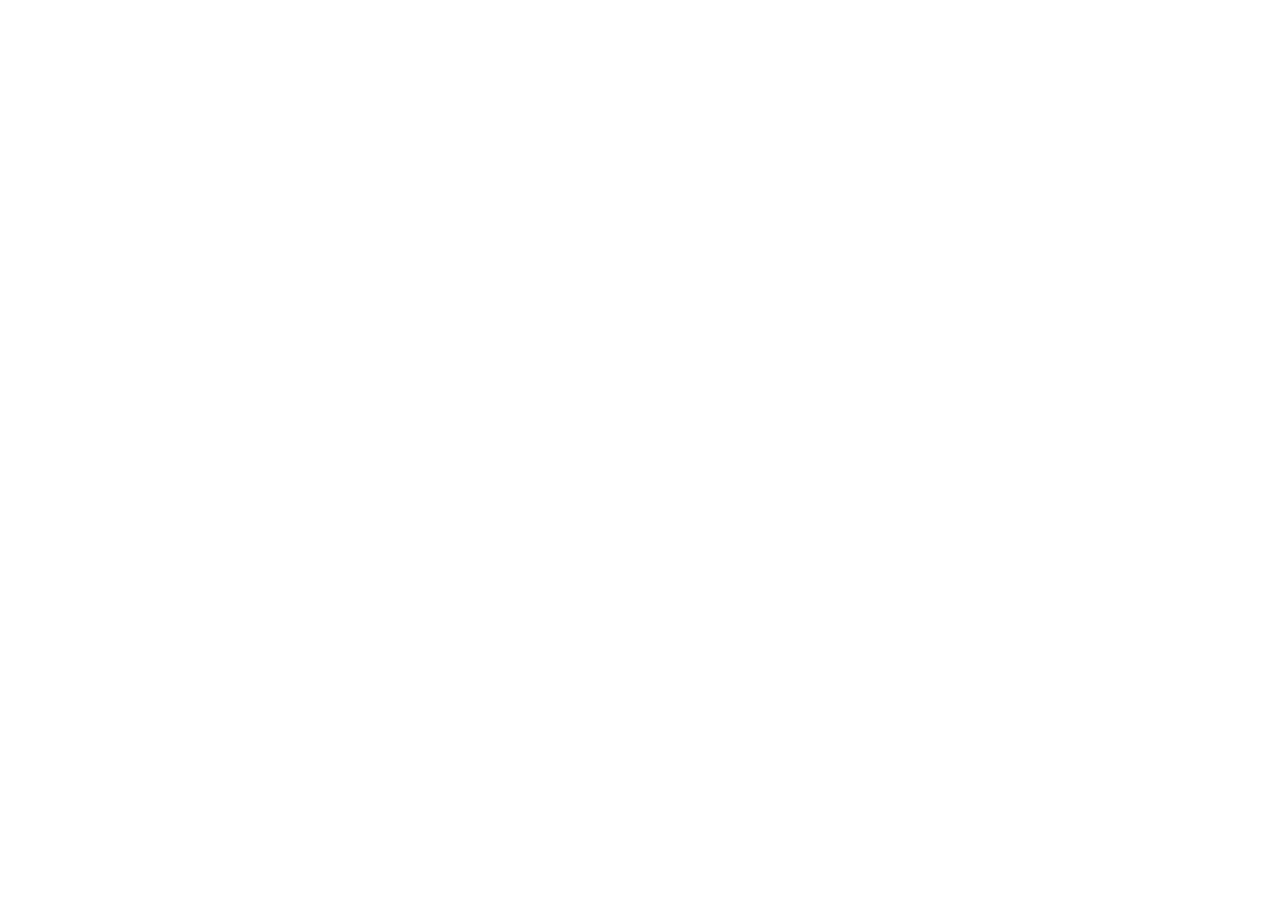
==== code/index.html @ 2420fcb6 "add images" ====
<!DOCTYPE html>
<html lang="en">

<head>
  <meta charset="UTF-8">
  <meta http-equiv="X-UA-Compatible" content="IE=edge">
  <meta name="viewport" content="width=device-width, initial-scale=1.0">
  <title>Web protfolio</title>
</head>

<body>

</body>

</html>
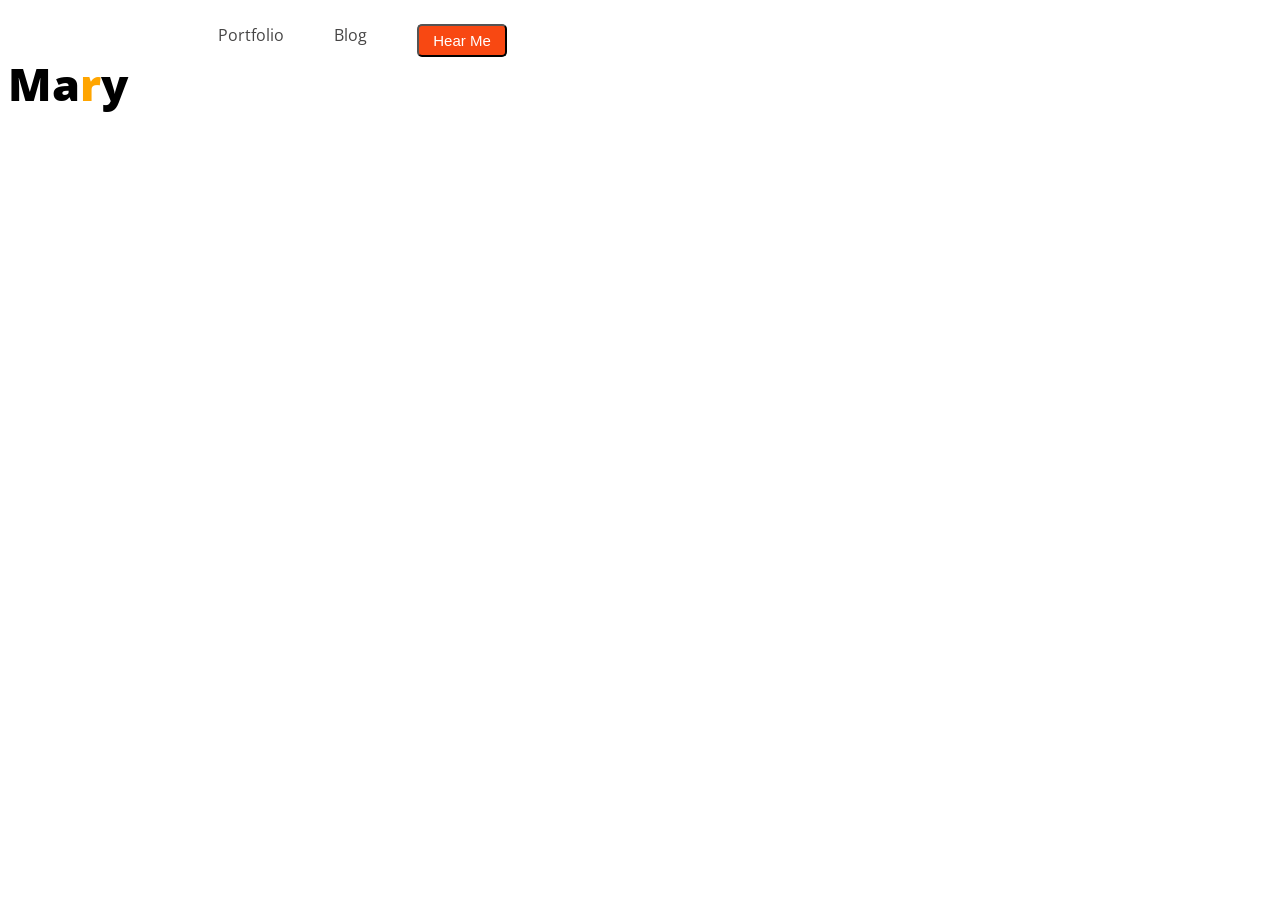
==== commit 5d099290: "add css" ====
--- a/code/index.html
+++ b/code/index.html
@@ -6,9 +6,26 @@
   <meta http-equiv="X-UA-Compatible" content="IE=edge">
   <meta name="viewport" content="width=device-width, initial-scale=1.0">
   <title>Web protfolio</title>
+  <link rel="preconnect" href="https://fonts.googleapis.com">
+  <link rel="preconnect" href="https://fonts.gstatic.com" crossorigin>
+  <link href="https://fonts.googleapis.com/css2?family=Open+Sans:wght@800&display=swap" rel="stylesheet">
+  <link rel="stylesheet" href="/code/portfolio.css">
 </head>
 
 <body>
+  <header>
+    <!-- This is a navbar section -->
+    <nav>
+      <h3 class="head-title">Ma<span class="orange-color">r</span>y</h3>
+      <ul>
+        <li><a href="">Portfolio</a></li>
+        <li><a href="">Blog</a></li>
+        <li><button class="main-btn">Hear Me</button></li>
+      </ul>
+    </nav>
+  </header>
+  <main></main>
+  <footer></footer>
 
 </body>
 
--- a/code/portfolio.css
+++ b/code/portfolio.css
@@ -0,0 +1,38 @@
+/* common shared style */
+body {
+  font-family: 'Open Sans', sans-serif;
+}
+nav {
+  display: flex;
+}
+.head-title {
+  font-size: 45px;
+  font-weight: 800;
+}
+.orange-color {
+  color: orange;
+}
+nav ul {
+  display: flex;
+}
+nav li {
+  list-style: none;
+  margin-left: 50px;
+}
+nav a {
+  text-decoration: none;
+  color: rgb(70, 69, 69);
+}
+.main-btn {
+  width: 90px;
+  height: 33px;
+  background-color: rgba(248, 63, 7, 0.952);
+  border-radius: 5px;
+  font-size: 15px;
+  color: white;
+}
+.main-btn:hover {
+  background-color: red;
+  font-weight: bold;
+  transition: 0.5s;
+}
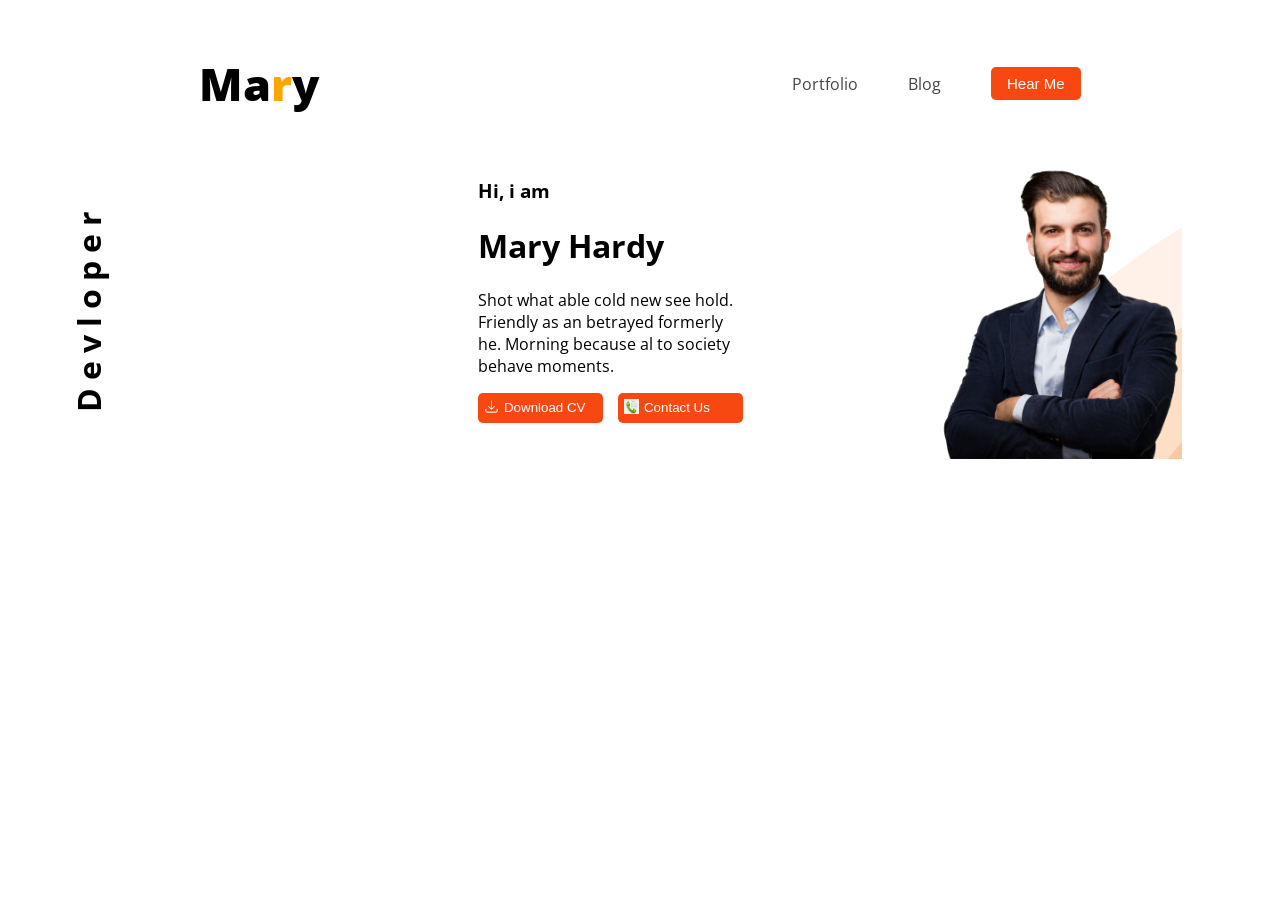
==== commit bf903948: "add css" ====
--- a/code/index.html
+++ b/code/index.html
@@ -23,6 +23,28 @@
         <li><button class="main-btn">Hear Me</button></li>
       </ul>
     </nav>
+    <!-- This is banner section -->
+    <div class="banner">
+      <h1 class="Dev-hedding">D e v l o p e r</h1>
+      <div>
+        <h3>Hi, i am</h3>
+        <h1>Mary Hardy</h1>
+        <p class="banner-text">Shot what able cold new see hold.<br>Friendly as an betrayed formerly<br>he. Morning
+          because al to society<br>
+          behave
+          moments.</p>
+        <div class="btn-flex"><button class="banner-btn"><img class="icon" src="/images/icons/Frame.png"
+              alt="icon">Download
+            CV</button>
+          <button class="banner-btn btn-contact"><img class="icon contact" src="/images/icons/contact-icon.png"
+              alt="contact-icon" class="icon">Contact
+            Us</button>
+        </div>
+      </div>
+      <div><img class="hardy-img" src="/images/hardy.png" alt="">
+      </div>
+
+    </div>
   </header>
   <main></main>
   <footer></footer>
--- a/code/portfolio.css
+++ b/code/portfolio.css
@@ -4,6 +4,7 @@
 }
 nav {
   display: flex;
+  justify-content: space-around;
 }
 .head-title {
   font-size: 45px;
@@ -14,6 +15,7 @@
 }
 nav ul {
   display: flex;
+  align-items: center;
 }
 nav li {
   list-style: none;
@@ -30,9 +32,55 @@
   border-radius: 5px;
   font-size: 15px;
   color: white;
+  border: 0;
 }
 .main-btn:hover {
   background-color: red;
   font-weight: bold;
   transition: 0.5s;
 }
+/* the banner section editing part */
+
+.banner-btn {
+  width: 125px;
+  border: none;
+  border-radius: 5px;
+  height: 30px;
+  background-color: rgb(248, 63, 7, 0.952);
+  color: white;
+  display: flex;
+  align-items: center;
+}
+
+.banner-btn:hover {
+  font-weight: bold;
+  background-color: red;
+  transition: 0.5s;
+}
+.icon {
+  height: 15px;
+  width: 15px;
+  color: black;
+  margin-right: 5px;
+  padding-bottom: 2px;
+}
+.btn-flex {
+  display: flex;
+}
+.btn-contact {
+  margin-left: 15px;
+  padding-right: 0px;
+}
+
+.hardy-img {
+  width: 260px;
+  height: 300px;
+  background-image: url(/images/header_bg.png);
+}
+.banner {
+  display: flex;
+  justify-content: space-around;
+}
+.Dev-hedding {
+  transform: rotate(-90deg);
+}
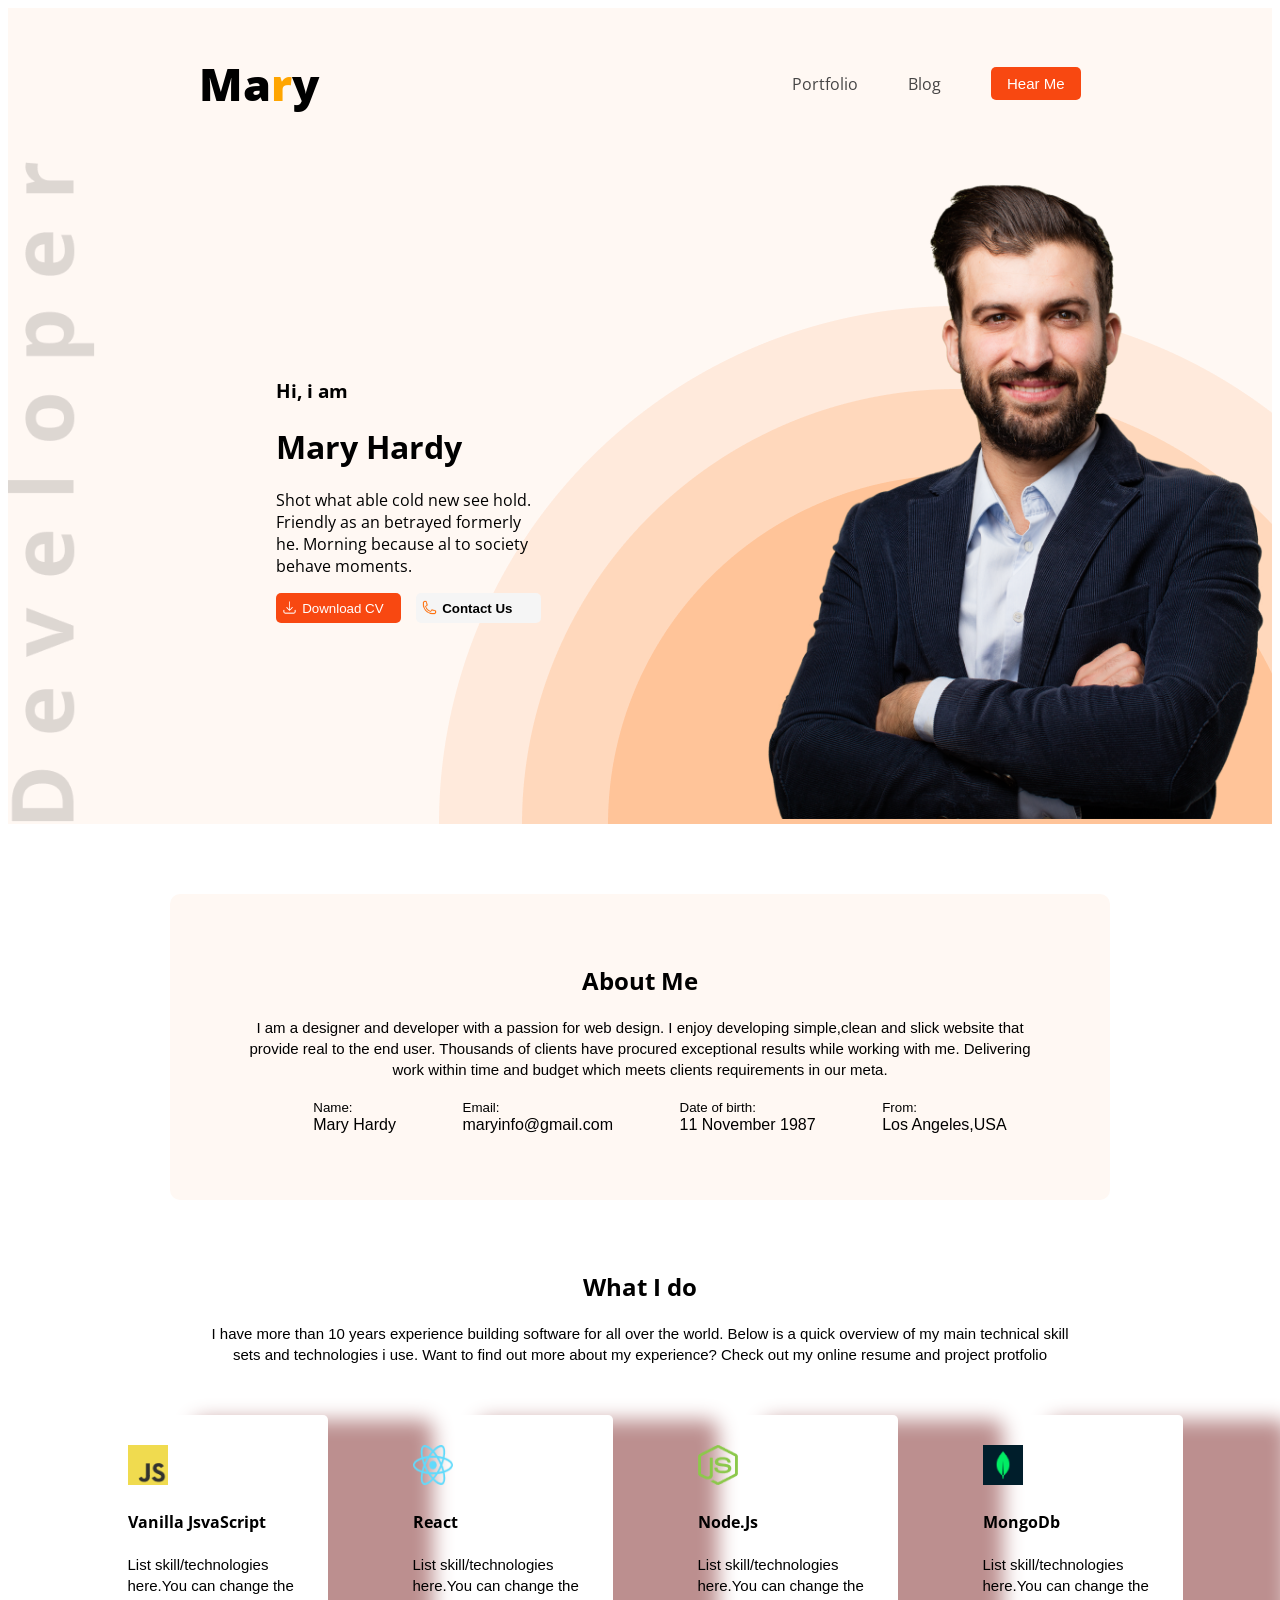
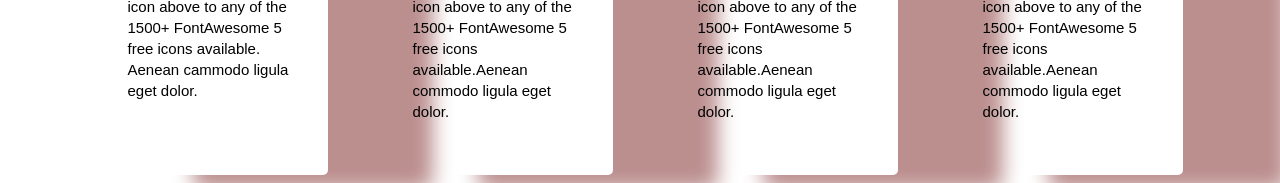
==== commit 820e36b3: "add css" ====
--- a/code/index.html
+++ b/code/index.html
@@ -25,7 +25,7 @@
     </nav>
     <!-- This is banner section -->
     <div class="banner">
-      <h1 class="Dev-hedding">D e v l o p e r</h1>
+      <img class="dev-img" src="/images/developer.png" alt="">
       <div>
         <h3>Hi, i am</h3>
         <h1>Mary Hardy</h1>
@@ -36,17 +36,68 @@
         <div class="btn-flex"><button class="banner-btn"><img class="icon" src="/images/icons/Frame.png"
               alt="icon">Download
             CV</button>
-          <button class="banner-btn btn-contact"><img class="icon contact" src="/images/icons/contact-icon.png"
+          <button class="banner-btn btn-contact"><img class="icon contact" src="/images/icons/contact.png"
               alt="contact-icon" class="icon">Contact
             Us</button>
         </div>
       </div>
       <div><img class="hardy-img" src="/images/hardy.png" alt="">
+  </header>
+  <main>
+    <section class="section-header">
+      <h2 class="section-title">About Me</h3>
+        <p class="section-description"> <small>I am a designer and developer with a passion for web design. I enjoy
+            developing
+            simple,clean and slick website that provide real to the end user. Thousands of clients have procured
+            exceptional
+            results while working with me. Delivering work within time and budget which meets clients requirements in
+            our
+            meta.</small> </p>
+        <ul class="">
+          <li> <small>Name:</small> <br>Mary Hardy </li>
+          <li> <small>Email:</small> <br>maryinfo@gmail.com</li>
+          <li> <small>Date of birth:</small> <br>11 November 1987</li>
+          <li> <small>From:</small> <br>Los Angeles,USA </li>
+        </ul>
+    </section>
+    <section class="what">
+      <h2 class="section-title">What I do</h2>
+      <p class="section-description"> <small>I have more than 10 years experience building software for all over the
+          world.
+          Below is a quick overview of my main technical skill sets and technologies i use. Want to find out more about
+          my
+          experience? Check out my online resume and project protfolio</small> </p>
+    </section>
+    <!-- div>div*4.skill>img+h4+p>small -->
+    <div class="container">
+      <div class="skill">
+        <img src="/images/icons/js.png" alt="js icon">
+        <h4>Vanilla JsvaScript</h4>
+        <p><small>List skill/technologies here.You can change the icon above to any of the 1500+ FontAwesome 5 free
+            icons available. Aenean cammodo ligula eget dolor.</small></p>
       </div>
-
+      <div class="skill">
+        <img src="/images/icons/react.png" alt="react icon">
+        <h4>React</h4>
+        <p><small>List skill/technologies here.You can change the icon above to any of the 1500+ FontAwesome 5 free
+            icons available.Aenean commodo ligula eget dolor.</small></p>
+      </div>
+      <div class="skill">
+        <img src="/images/icons/nodejs.png" alt="node icon">
+        <h4>Node.Js</h4>
+        <p><small>List skill/technologies here.You can change the icon above to any of the 1500+ FontAwesome 5 free
+            icons available.Aenean
+            commodo ligula eget dolor.</small></p>
+      </div>
+      <div class="skill">
+        <img src="/images/icons/mongo.png" alt="mongo icon">
+        <h4>MongoDb</h4>
+        <p><small>List skill/technologies here.You can change the icon above to any of the 1500+ FontAwesome 5 free
+            icons available.Aenean
+            commodo ligula eget dolor.</small></p>
+      </div>
     </div>
-  </header>
-  <main></main>
+  </main>
   <footer></footer>
 
 </body>
--- a/code/portfolio.css
+++ b/code/portfolio.css
@@ -70,17 +70,82 @@
 .btn-contact {
   margin-left: 15px;
   padding-right: 0px;
+  background-color: whitesmoke;
+  color: black;
+  font-weight: bolder;
 }
 
 .hardy-img {
-  width: 260px;
-  height: 300px;
-  background-image: url(/images/header_bg.png);
+  width: 550px;
+  height: 660px;
+  padding-bottom: 0px;
 }
 .banner {
   display: flex;
-  justify-content: space-around;
+  align-items: center;
+  justify-content: space-between;
+  background-image: url(/images/header_bg.png);
+  background-repeat: no-repeat;
+  background-position: bottom right;
 }
-.Dev-hedding {
+.dev-hedding {
   transform: rotate(-90deg);
 }
+.dev-img {
+  height: 660px;
+  justify-content: none;
+}
+header {
+  background-color: #fff8f3;
+}
+.section-header {
+  text-align: center;
+  background-color: #fff8f3;
+  margin: 70px 100px;
+  padding: 50px 70px;
+  border-radius: 10px;
+}
+main > section > ul {
+  display: flex;
+  justify-content: space-around;
+  list-style: none;
+  font-family: 'Franklin Gothic Medium', 'Arial Narrow', Arial, sans-serif;
+}
+main p {
+  font-family: 'Franklin Gothic Medium', 'Arial Narrow', Arial, sans-serif;
+  font-size: 18px;
+}
+main li {
+  text-align: left;
+}
+.section-title {
+  text-align: center;
+}
+.what {
+  text-align: center;
+  margin: 0px 100px;
+  padding: 0px 30px;
+}
+main {
+  max-width: 1140px;
+  margin: 0px auto;
+}
+/* this is a skill section */
+.container {
+  display: flex;
+  justify-content: space-around;
+  margin-top: 50px;
+}
+.skill img {
+  width: 40px;
+  height: 40px;
+}
+.skill {
+  text-align: left;
+  padding: 30px;
+  width: 170px;
+  height: 300px;
+  border-radius: 5px;
+  /* background-color: antiquewhite; */
+  box-shadow: 100px 10px 20px 5px rosybrown;
+}
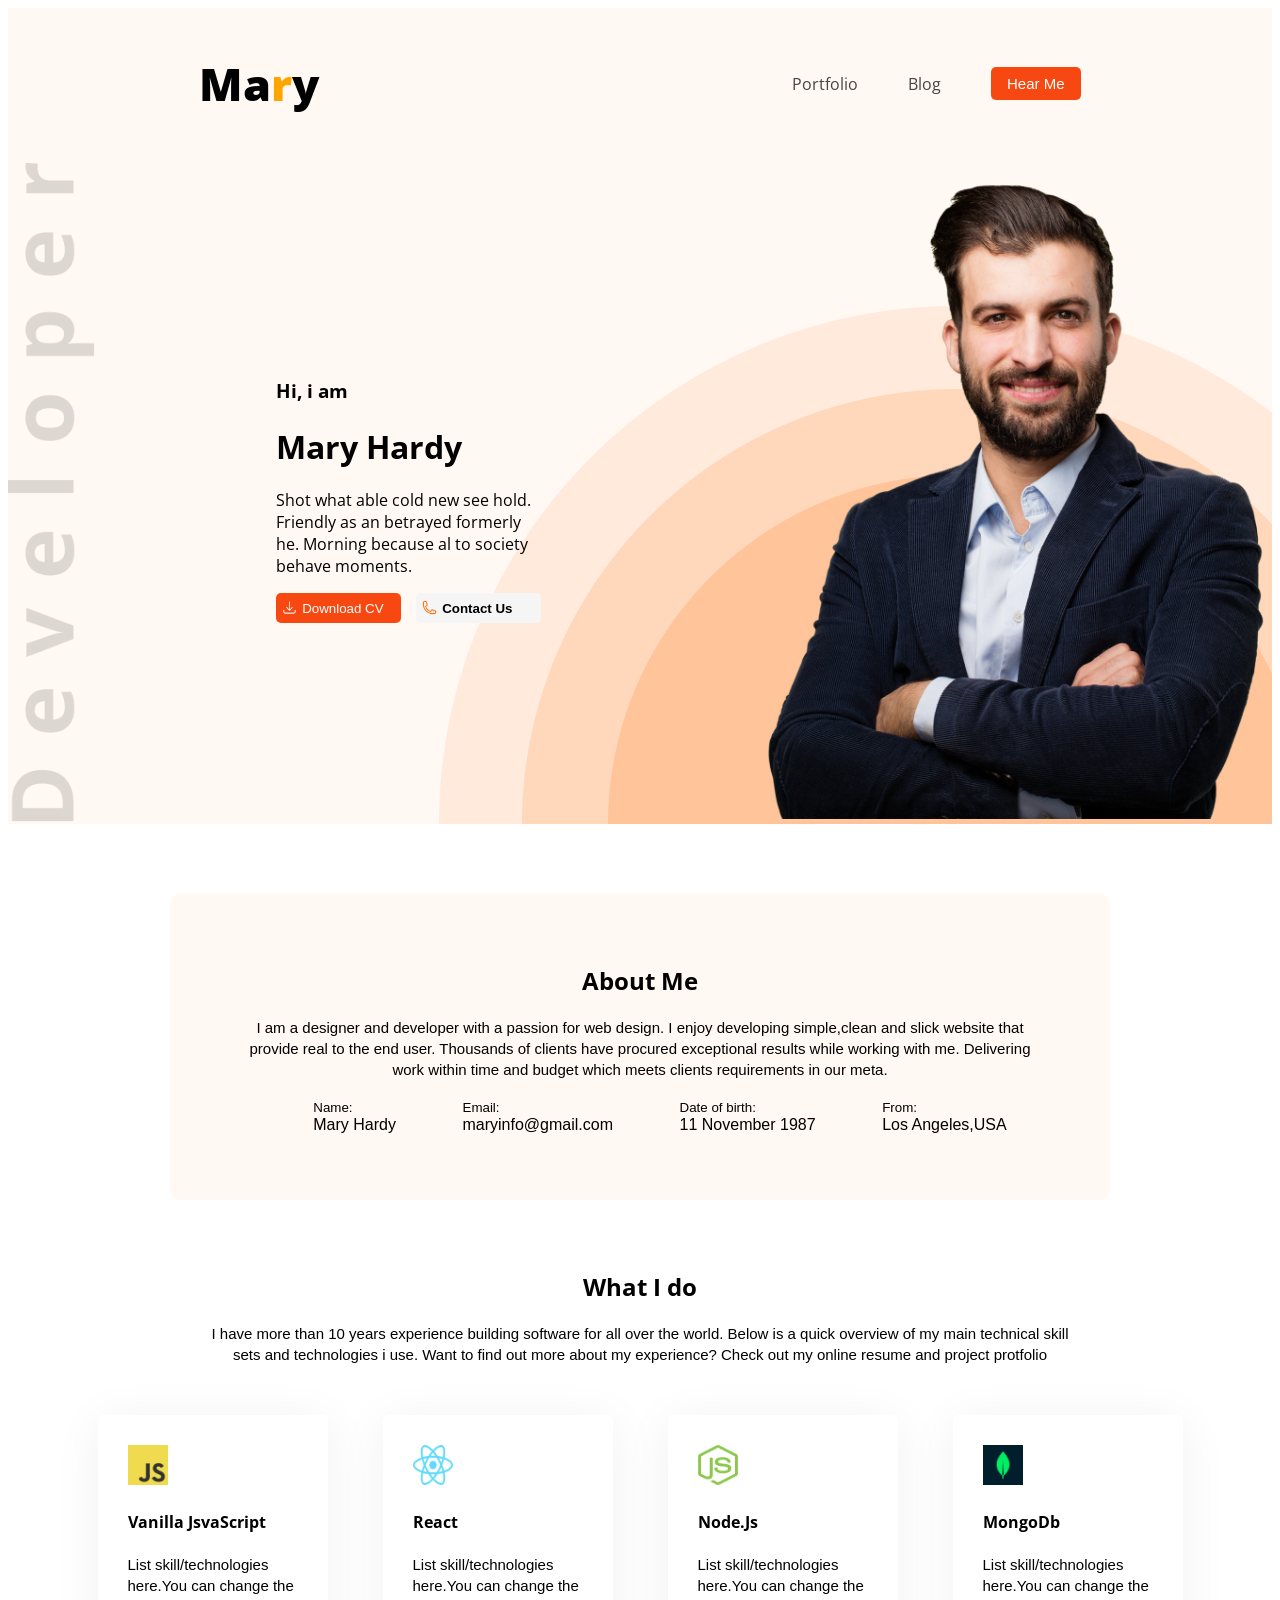
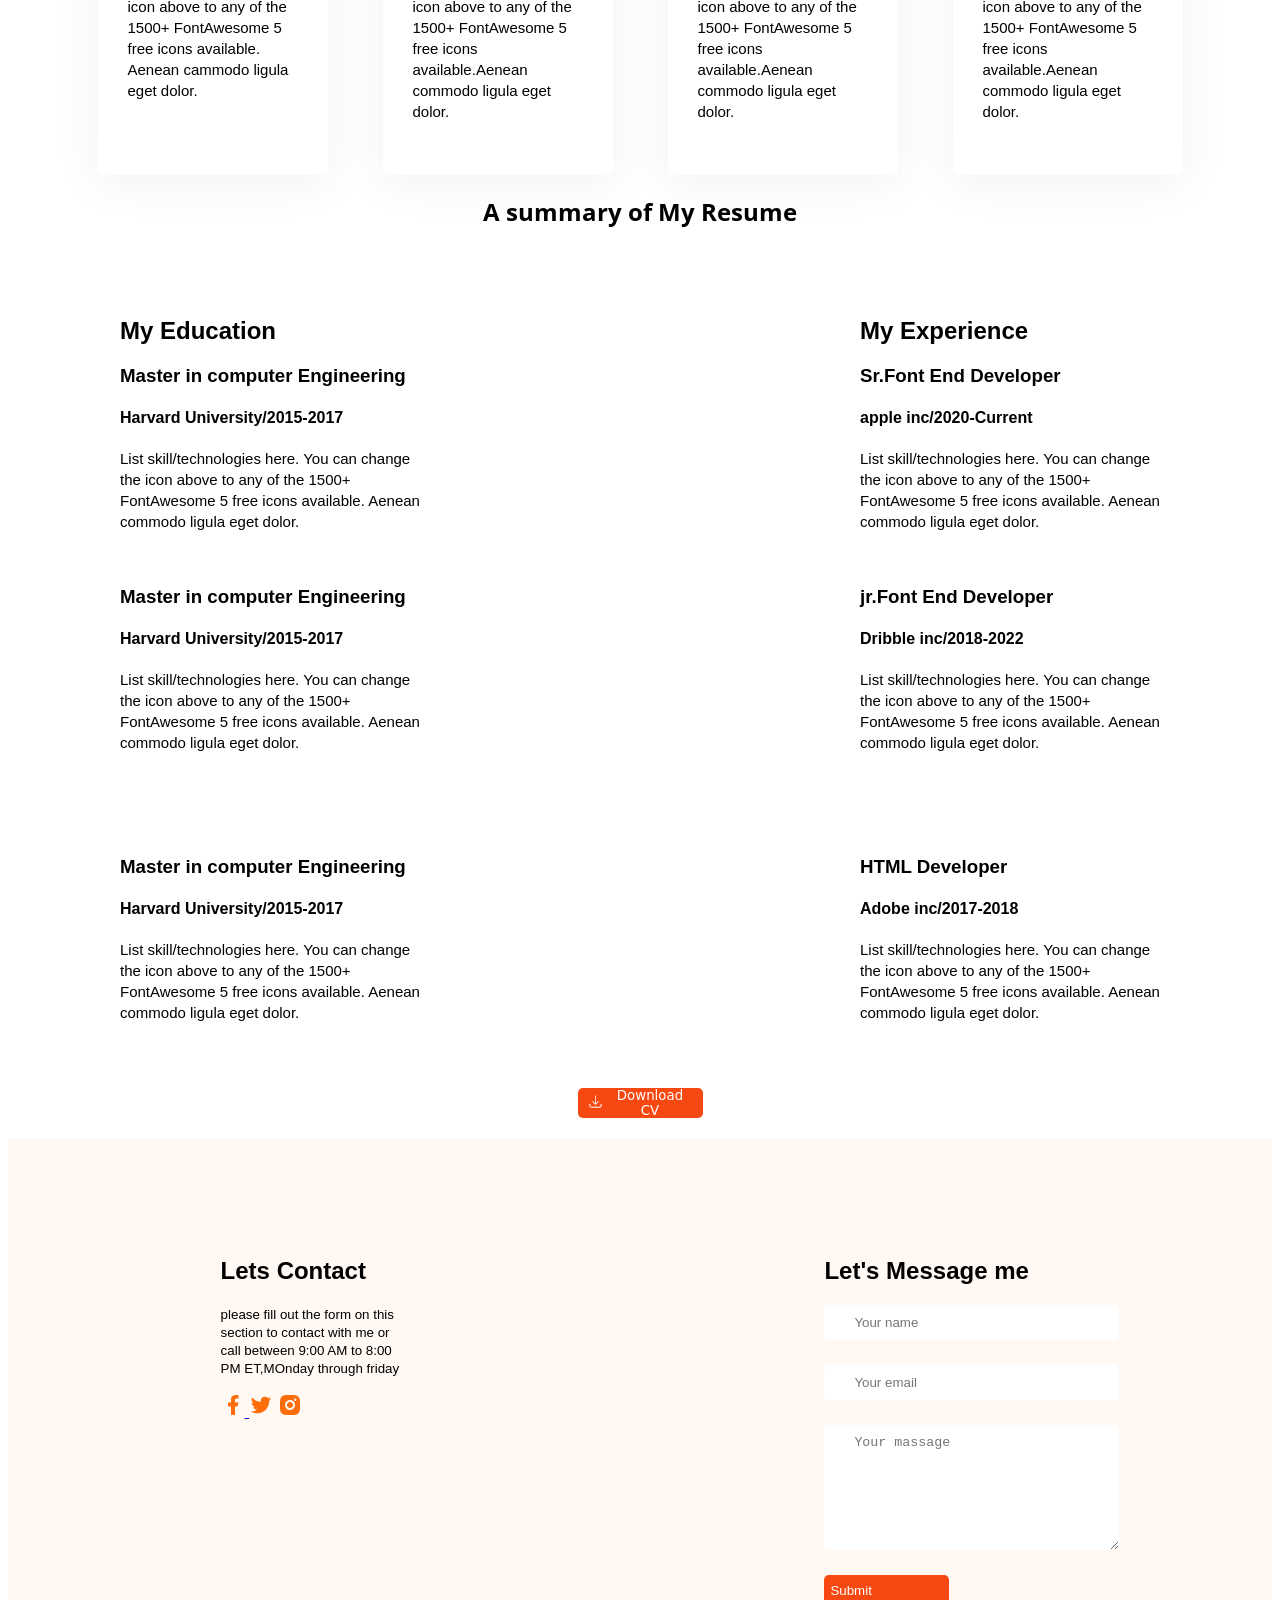
==== commit 678e9730: "finish project" ====
--- a/code/index.html
+++ b/code/index.html
@@ -97,9 +97,92 @@
             commodo ligula eget dolor.</small></p>
       </div>
     </div>
+    <section>
+      <h2 class="section-title">A summary of My Resume</h2>
+      <div class="resume-column">
+        <div>
+          <div class="resume-education">
+            <h2>My Education</h2>
+
+            <h3>Master in computer Engineering</h3>
+            <h4>Harvard University/2015-2017</h4>
+            <p> <small>List skill/technologies here. You can change the icon above
+                to any of the 1500+ FontAwesome 5 free icons available. Aenean commodo ligula eget dolor.</small> </p>
+          </div>
+          <div class="resume-education">
+            <h3>Master in computer Engineering</h3>
+            <h4>Harvard University/2015-2017</h4>
+            <p> <small>List skill/technologies here. You can change the icon above
+                to any of the 1500+ FontAwesome 5 free icons available. Aenean commodo ligula eget dolor.</small> </p>
+          </div>
+          <div class="resume-education">
+            <h3>Master in computer Engineering</h3>
+            <h4>Harvard University/2015-2017</h4>
+            <p> <small>List skill/technologies here. You can change the icon above
+                to any of the 1500+ FontAwesome 5 free icons available. Aenean commodo ligula eget dolor.</small> </p>
+          </div>
+        </div>
+        <div>
+          <div class="resume-education">
+            <h2>My Experience</h2>
+
+            <h3>Sr.Font End Developer</h3>
+            <h4>apple inc/2020-Current</h4>
+            <p><small>List skill/technologies here. You can change the icon above
+                to any of the 1500+ FontAwesome 5 free icons available. Aenean commodo ligula eget dolor.</small></p>
+          </div>
+          <div class="resume-education">
+            <h3>jr.Font End Developer</h3>
+            <h4>Dribble inc/2018-2022</h4>
+            <p><small>List skill/technologies here. You can change the icon above
+                to any of the 1500+ FontAwesome 5 free icons available. Aenean commodo ligula eget dolor.</small></p>
+          </div>
+          <div class="resume-education">
+            <h3>HTML Developer</h3>
+            <h4>Adobe inc/2017-2018</h4>
+            <p><small>List skill/technologies here. You can change the icon above
+                to any of the 1500+ FontAwesome 5 free icons available. Aenean commodo ligula eget dolor.</small></p>
+          </div>
+        </div>
+      </div>
+      <button id="position" class="banner-btn"><img class="icon" src="/images/icons/Frame.png" alt="icon">Download
+        CV</button>
+    </section>
   </main>
-  <footer></footer>
-
+  <footer>
+    <div class="footer-container">
+      <div>
+        <h2>Lets Contact</h2>
+        <p>
+          <small>please fill out the form on this<br>section to contact with me or<br>call between 9:00 AM to 8:00
+            <br>
+            PM
+            ET,MOnday
+            through friday
+          </small>
+        </p>
+        <div class="social-links">
+          <a href="https://www.facebook.com/">
+            <img src="/images/icons/facebook.png" alt="facebook">
+          </a>
+          <a href="">
+            <img src="/images/icons/twitter.png" alt="twitter"></a>
+          <a href="">
+            <img src="/images/icons/insta.png" alt="instagram">
+          </a>
+        </div>
+      </div>
+      <div>
+        <h2>Let's Message me</h2>
+        <form action="contact" class="contact">
+          <input type="text" placeholder="Your name">
+          <input type="email" placeholder="Your email">
+          <textarea name="" id="" cols="20" rows="7" placeholder="Your massage"></textarea>
+          <button class="banner-btn">Submit</button>
+        </form>
+      </div>
+    </div>
+  </footer>
 </body>
 
 </html>
--- a/code/portfolio.css
+++ b/code/portfolio.css
@@ -146,6 +146,46 @@
   width: 170px;
   height: 300px;
   border-radius: 5px;
-  /* background-color: antiquewhite; */
-  box-shadow: 100px 10px 20px 5px rosybrown;
+  background: #fff;
+  box-shadow: 0px 6px 50px 0px rgba(0, 0, 0, 0.06);
 }
+.resume-column {
+  display: flex;
+  justify-content: space-between;
+  font-family: 'Franklin Gothic Medium', 'Arial Narrow', Arial, sans-serif;
+}
+.resume-education {
+  width: 300px;
+  height: 200px;
+  margin: 30px;
+  padding: 20px;
+}
+
+#position {
+  display: flex;
+  font-family: system-ui, -apple-system, BlinkMacSystemFont, 'Segoe UI', Roboto,
+    Oxygen, Ubuntu, Cantarell, 'Open Sans', 'Helvetica Neue', sans-serif;
+  margin: 0px auto;
+  padding: 5px 10px;
+  border-radius: 5px;
+  background-color: rgba(248, 63, 7, 0.952);
+}
+/* this is footer section */
+.footer-container {
+  display: flex;
+  font-family: 'Franklin Gothic Medium', 'Arial Narrow', Arial, sans-serif;
+  justify-content: space-around;
+  padding-top: 100px;
+  background-color: #fff8f3;
+  margin-top: 20px;
+}
+.contact input[type='text'],
+.contact input[type='email'],
+textarea {
+  display: flex;
+  margin-bottom: 25px;
+  padding: 10px 30px;
+  border: 0px;
+  border-radius: 5px;
+  width: 100%;
+}
